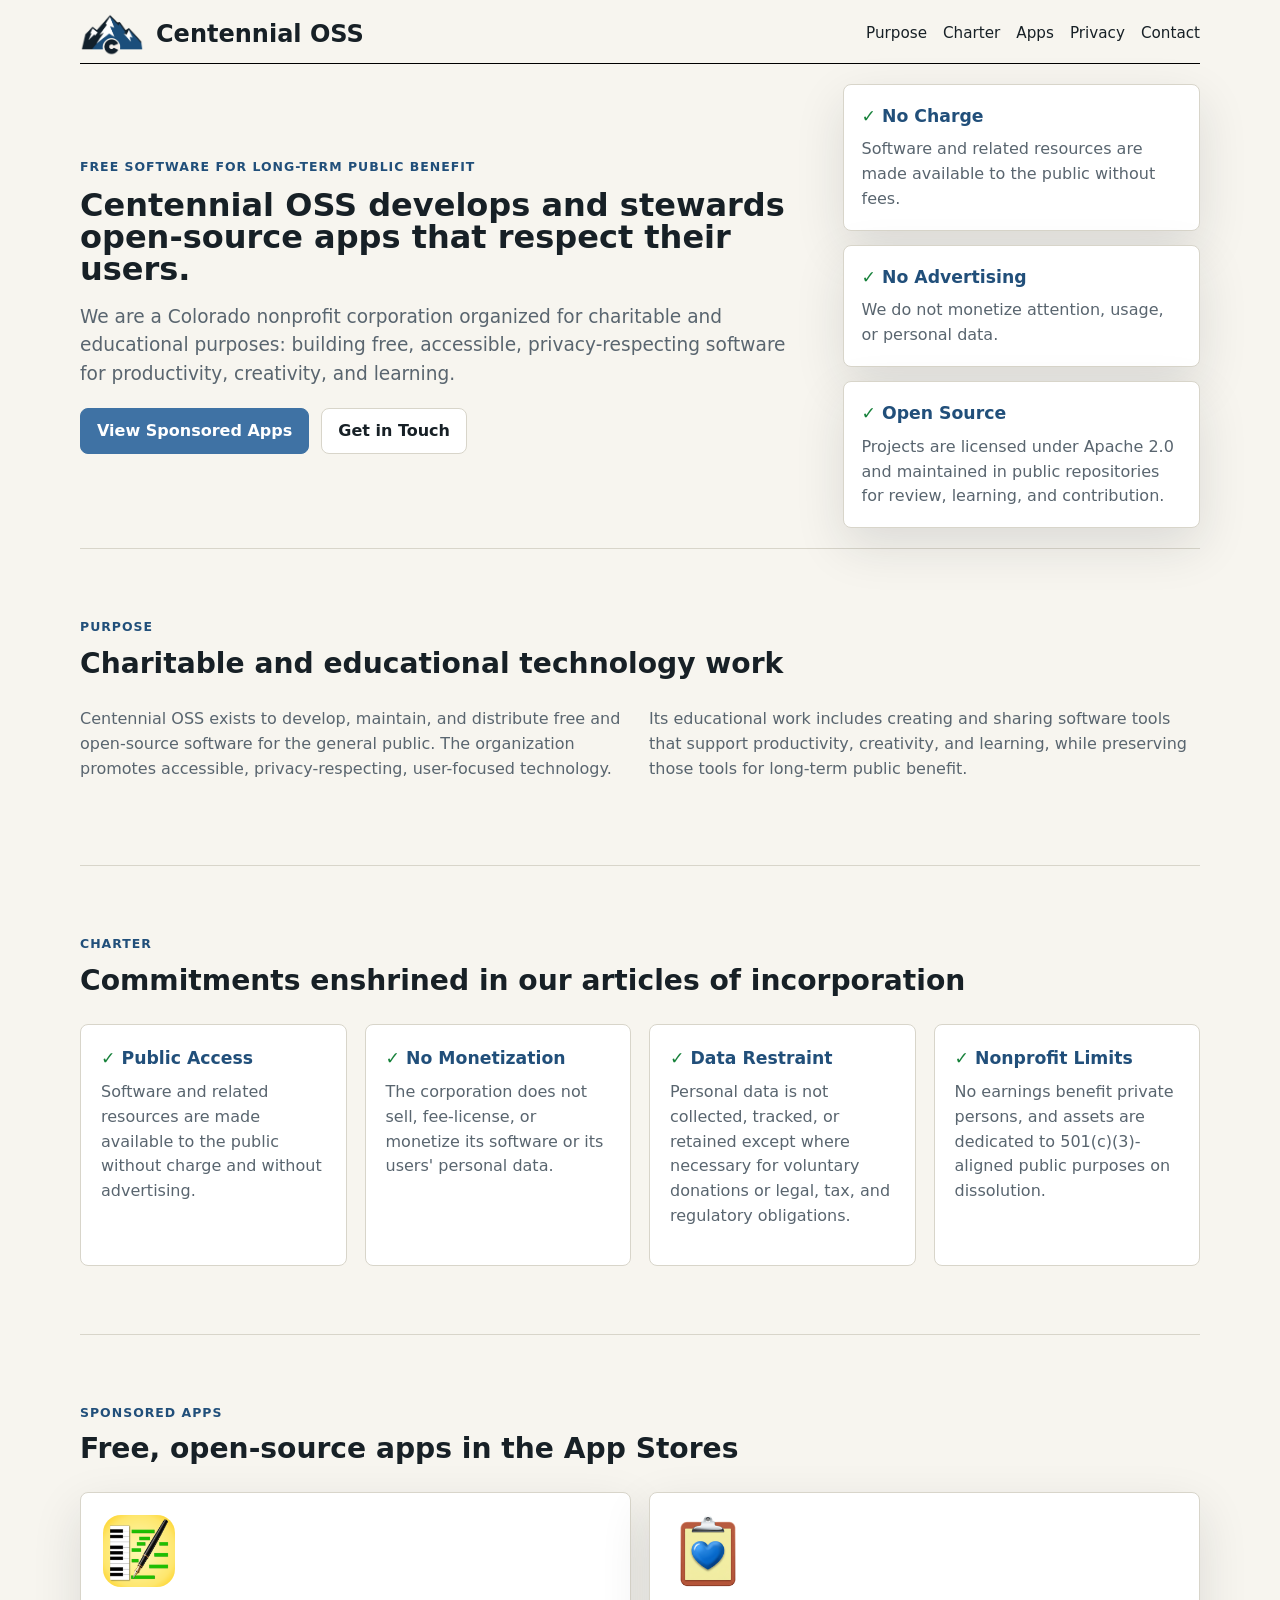
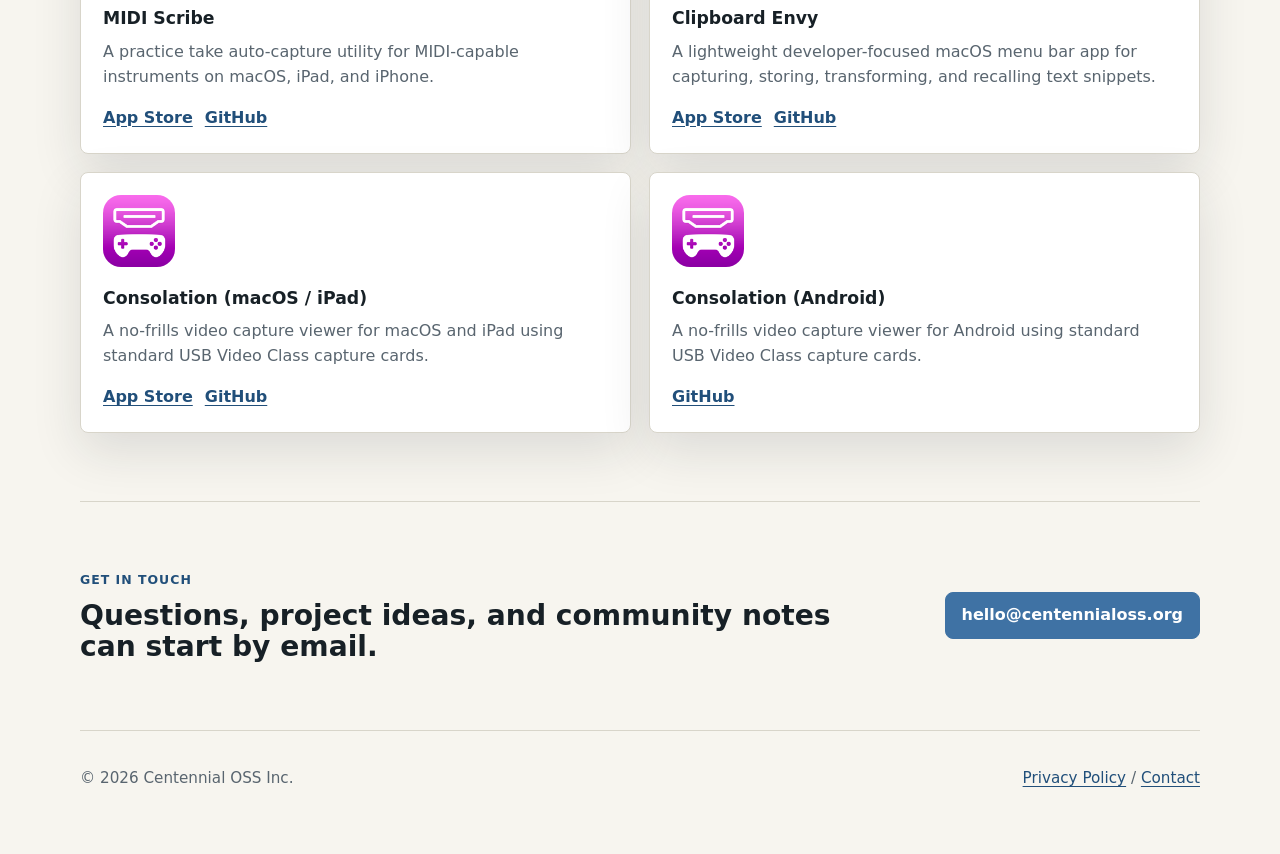
==== index.html @ 070bf642 "add consolation for android Signed-off-by: James Ranson <james@ranson.org>" ====
<!doctype html>
<html lang="en">
  <head>
    <meta charset="utf-8">
    <meta name="viewport" content="width=device-width, initial-scale=1">
    <title>Centennial OSS Inc.</title>
    <meta name="description" content="Centennial OSS Inc. develops, maintains, and preserves free and open-source software for public benefit.">
    <link rel="canonical" href="https://centennialoss.org/">
    <meta property="og:type" content="website">
    <meta property="og:site_name" content="Centennial OSS">
    <meta property="og:title" content="Centennial OSS">
    <meta property="og:description" content="Centennial OSS develops, maintains, and preserves free and open-source software for public benefit.">
    <meta property="og:url" content="https://centennialoss.org/">
    <meta property="og:image" content="https://centennialoss.org/images/social-card.png">
    <meta property="og:image:alt" content="Centennial OSS">
    <meta property="og:image:width" content="1200">
    <meta property="og:image:height" content="630">
    <meta name="twitter:card" content="summary_large_image">
    <meta name="twitter:title" content="Centennial OSS">
    <meta name="twitter:description" content="Centennial OSS develops, maintains, and preserves free and open-source software for public benefit.">
    <meta name="twitter:image" content="https://centennialoss.org/images/social-card.png">
    <link rel="stylesheet" href="css/site.css">
  </head>
  <body>
    <header class="site-header">
      <a class="brand" href="./" aria-label="Centennial OSS home">
        <img class="brand-mark" src="images/centennial-oss-logo.png" alt="">
        <span class="brand-text">Centennial OSS</span>
      </a>
      <nav aria-label="Primary navigation">
        <a href="#purpose">Purpose</a>
        <a href="#charter">Charter</a>
        <a href="#apps">Apps</a>
        <a href="./privacy/">Privacy</a>
        <a href="mailto:hello@centennialoss.org">Contact</a>
      </nav>
    </header>

    <main>
      <section class="hero">
        <div class="hero-copy">
          <p class="eyebrow">Free software for long-term public benefit</p>
          <h1>Centennial OSS develops and stewards open-source apps that respect their users.</h1>
          <p class="lede">
            We are a Colorado nonprofit corporation organized for charitable and educational purposes:
            building free, accessible, privacy-respecting software for productivity, creativity, and learning.
          </p>
          <div class="hero-actions" aria-label="Primary actions">
            <a class="button primary" href="#apps">View Sponsored Apps</a>
            <a class="button" href="mailto:hello@centennialoss.org">Get in Touch</a>
          </div>
        </div>
        <aside class="hero-panel" aria-label="Operating principles">
          <article class="principle-card">
            <h3><span aria-hidden="true" class="green-check">✓</span> No Charge</h3>
            <span>Software and related resources are made available to the public without fees.</span>
          </article>
          <article class="principle-card">
            <h3><span aria-hidden="true" class="green-check">✓</span> No Advertising</h3>
            <span>We do not monetize attention, usage, or personal data.</span>
          </article>
          <article class="principle-card">
            <h3><span aria-hidden="true" class="green-check">✓</span> Open Source</h3>
            <span>Projects are licensed under Apache 2.0 and maintained in public repositories for review, learning, and contribution.</span>
          </article>
        </aside>
      </section>

      <section id="purpose" class="section">
        <div class="section-heading">
          <p class="eyebrow">Purpose</p>
          <h2>Charitable and educational technology work</h2>
        </div>
        <div class="text-grid">
          <p>
            Centennial OSS exists to develop, maintain, and distribute free and open-source software for the
            general public. The organization promotes accessible, privacy-respecting, user-focused technology.
          </p>
          <p>
            Its educational work includes creating and sharing software tools that support productivity, creativity,
            and learning, while preserving those tools for long-term public benefit.
          </p>
        </div>
      </section>

      <section id="charter" class="section charter">
        <div class="section-heading">
          <p class="eyebrow">Charter</p>
          <h2>Commitments enshrined in our articles of incorporation</h2>
        </div>
        <div class="commitments">
          <article>
            <h3><span aria-hidden="true" class="green-check">✓</span> Public Access</h3>
            <p>Software and related resources are made available to the public without charge and without advertising.</p>
          </article>
          <article>
            <h3><span aria-hidden="true" class="green-check">✓</span> No Monetization</h3>
            <p>The corporation does not sell, fee-license, or monetize its software or its users' personal data.</p>
          </article>
          <article>
            <h3><span aria-hidden="true" class="green-check">✓</span> Data Restraint</h3>
            <p>Personal data is not collected, tracked, or retained except where necessary for voluntary donations or legal, tax, and regulatory obligations.</p>
          </article>
          <article>
            <h3><span aria-hidden="true" class="green-check">✓</span> Nonprofit Limits</h3>
            <p>No earnings benefit private persons, and assets are dedicated to 501(c)(3)-aligned public purposes on dissolution.</p>
          </article>
        </div>
      </section>

      <section id="apps" class="section">
        <div class="section-heading">
          <p class="eyebrow">Sponsored apps</p>
          <h2>Free, open-source apps in the App Stores</h2>
        </div>
        <div class="app-list">
          <article class="app-card">
            <img src="images/midi-scribe.png" alt="" width="96" height="96">
            <div class="app-card-body">
              <h3>MIDI Scribe</h3>
              <p>A practice take auto-capture utility for MIDI-capable instruments on macOS, iPad, and iPhone.</p>
              <div class="app-links">
                <a href="https://apps.apple.com/us/app/midi-scribe/id6760952962">App Store</a>
                <a href="https://github.com/centennial-oss/midi-scribe">GitHub</a>
              </div>
            </div>
          </article>

          <article class="app-card">
            <img src="images/clipboard-envy.png" alt="" width="96" height="96">
            <div class="app-card-body">
              <h3>Clipboard Envy</h3>
              <p>A lightweight developer-focused macOS menu bar app for capturing, storing, transforming, and recalling text snippets.</p>
              <div class="app-links">
                <a href="https://apps.apple.com/us/app/clipboard-envy/id6759918875">App Store</a>
                <a href="https://github.com/centennial-oss/clipboard-envy">GitHub</a>
              </div>
            </div>
          </article>

          <article class="app-card">
            <img src="images/consolation.png" alt="" width="96" height="96">
            <div class="app-card-body">
              <h3>Consolation (macOS / iPad)</h3>
              <p>A no-frills video capture viewer for macOS and iPad using standard USB Video Class capture cards.</p>
              <div class="app-links">
                <a href="https://apps.apple.com/us/app/consolation/id1563856788">App Store</a>
                <a href="https://github.com/centennial-oss/consolation-apple">GitHub</a>
              </div>
            </div>
          </article>

          <article class="app-card">
            <img src="images/consolation.png" alt="" width="96" height="96">
            <div class="app-card-body">
              <h3>Consolation (Android)</h3>
              <p>A no-frills video capture viewer for Android using standard USB Video Class capture cards.</p>
              <div class="app-links">
                <a href="https://github.com/centennial-oss/consolation-android">GitHub</a>
              </div>
            </div>
          </article>
        </div>
      </section>

      <section id="contact" class="section contact-band">
        <div>
          <p class="eyebrow">Get in touch</p>
          <h2>Questions, project ideas, and community notes can start by email.</h2>
        </div>
        <a class="button primary" href="mailto:hello@centennialoss.org">hello@centennialoss.org</a>
      </section>
    </main>

    <footer class="site-footer">
      <p>&copy; 2026 Centennial OSS Inc.</p>
      <p><a href="privacy">Privacy Policy</a> <span aria-hidden="true">/</span> <a href="mailto:hello@centennialoss.org">Contact</a></p>
    </footer>
  </body>
</html>
---- css/site.css ----
:root {
  --bg: #f7f5ef;
  --surface: #ffffff;
  --ink: #172026;
  --muted: #59656f;
  --line: #d8d5ca;
  --accent: #3f72a4;
  --accent-dark: #214f7a;
  --check: #16813a;
  --warm: #d8913c;
  --shadow: 0 18px 50px rgba(23, 32, 38, 0.12);
}

* {
  box-sizing: border-box;
}

html {
  scroll-behavior: smooth;
}

body {
  margin: 0;
  background: var(--bg);
  color: var(--ink);
  font-family: ui-sans-serif, system-ui, -apple-system, BlinkMacSystemFont, "Segoe UI", sans-serif;
  line-height: 1.55;
}

a {
  color: var(--accent-dark);
  text-decoration-thickness: 0.08em;
  text-underline-offset: 0.18em;
}

a:hover {
  color: #0b416e;
}

.site-header,
.site-footer,
main {
  width: min(1120px, calc(100% - 32px));
  margin: 0 auto;
}

.site-header {
  display: flex;
  align-items: center;
  justify-content: space-between;
  gap: 24px;
  padding: 12px 0 6px 0;
  border-bottom: 1px black solid;
}

.brand {
  display: inline-flex;
  align-items: center;
  gap: 12px;
  color: var(--ink);
  font-weight: 760;
  text-decoration: none;
}

.brand-mark {
  width: 64px;
  border-radius: 8px;
  object-fit: cover;
}

.brand-text {
  font-size: 1.5rem;
  font-weight: 600;
}

nav {
  display: flex;
  flex-wrap: wrap;
  justify-content: flex-end;
  gap: 16px;
  font-size: 0.95rem;
}

nav a {
  color: var(--ink);
  text-decoration: none;
}

.hero,
.page-hero {
  padding: clamp(15px, 3.5vw, 20px) 0;
}

.hero {
  display: grid;
  grid-template-columns: minmax(0, 1.35fr) minmax(280px, 0.65fr);
  gap: clamp(16px, 3vw, 20px);
  align-items: center;
}

.eyebrow {
  margin: 0 0 12px;
  color: var(--accent-dark);
  font-size: 0.78rem;
  font-weight: 800;
  letter-spacing: 0.08em;
  text-transform: uppercase;
}

h1,
h2,
h3,
p {
  margin-top: 0;
}

h1 {
  max-width: 840px;
  margin-bottom: 18px;
  font-size: clamp(2rem, 2.5vw, 3rem);
  line-height: 1;
  letter-spacing: 0;
}

h2 {
  margin-bottom: 12px;
  margin-top: 12px;
  font-size: clamp(1.7rem, 2.2vw, 2.25rem);
  line-height: 1.08;
  letter-spacing: 0;
}

h3 {
  margin-bottom: 8px;
  font-size: 1.08rem;
}

.lede {
  max-width: 720px;
  color: var(--muted);
  font-size: clamp(1.03rem, 1.45vw, 1.2rem);
}

.hero-actions,
.app-links {
  display: flex;
  flex-wrap: wrap;
  gap: 12px;
}

.button {
  display: inline-flex;
  min-height: 44px;
  align-items: center;
  justify-content: center;
  border: 1px solid var(--line);
  border-radius: 8px;
  padding: 10px 16px;
  background: var(--surface);
  color: var(--ink);
  font-weight: 760;
  text-decoration: none;
}

.button.primary {
  border-color: var(--accent);
  background: var(--accent);
  color: #fff;
}

.hero-panel {
  display: grid;
  gap: 14px;
}

.principle-card,
.commitments article,
.app-card {
  border: 1px solid var(--line);
  border-radius: 8px;
  background: var(--surface);
  box-shadow: var(--shadow);
}

.principle-card {
  padding: 18px;
}

.principle-card h3,
.commitments h3 {
  display: flex;
  align-items: baseline;
  gap: 0.35em;
  color: var(--accent-dark);
}

.principle-card span,
.hero-panel span,
.commitments p,
.app-card p,
.policy p,
.policy li,
.text-grid p {
  color: var(--muted);
}

.section {
  padding: clamp(42px, 6vw, 68px) 0;
  border-top: 1px solid var(--line);
}

.section-heading {
  max-width: 940px;
  margin-bottom: 28px;
}

.text-grid,
.commitments,
.app-list {
  display: grid;
  gap: 18px;
}

.text-grid {
  grid-template-columns: repeat(2, minmax(0, 1fr));
}

.commitments {
  grid-template-columns: repeat(4, minmax(0, 1fr));
}

.commitments article {
  padding: 20px;
  box-shadow: none;
}

.green-check, article h3 span.green-check {
  color: var(--check);
  font-weight: 900;
}

.app-list {
  grid-template-columns: repeat(2, minmax(0, 1fr));
}

.app-card {
  display: flex;
  flex-direction: column;
  gap: 18px;
  padding: 22px;
}

.app-card img {
  width: 72px;
  height: 72px;
  border-radius: 18px;
  object-fit: cover;
}

.app-card-body {
  display: flex;
  flex: 1;
  flex-direction: column;
}

.app-card-body p {
  flex: 1;
}

.app-links a {
  font-weight: 760;
}

.contact-band {
  display: flex;
  align-items: center;
  justify-content: space-between;
  gap: 24px;
}

.contact-band h2 {
  max-width: 760px;
  margin-bottom: 0;
}

.site-footer {
  display: flex;
  justify-content: space-between;
  gap: 24px;
  padding: 36px 0 48px;
  border-top: 1px solid var(--line);
  color: var(--muted);
  font-size: 0.95rem;
}

.page-hero {
  max-width: 900px;
}

.policy {
  max-width: 880px;
  padding: 0 0 38px;
}

.policy h2 {
  font-size: 1.45rem;
}

.policy ul {
  padding-left: 22px;
}

.policy address {
  color: var(--muted);
  font-style: normal;
}

.policy-apps {
  display: grid;
  gap: 20px;
}

.policy-app {
  display: grid;
  grid-template-columns: 64px minmax(0, 1fr);
  gap: 18px;
  align-items: center;
}

.policy-app img {
  width: 54px;
  height: 54px;
  border-radius: 14px;
  object-fit: cover;
}

.policy-app p {
  margin-bottom: 0;
}

@media (max-width: 860px) {
  .site-header,
  .site-footer,
  .contact-band {
    align-items: flex-start;
    flex-direction: column;
  }

  nav {
    justify-content: flex-start;
  }

  .hero,
  .text-grid,
  .commitments,
  .app-list {
    grid-template-columns: 1fr;
  }

  .hero {
    min-height: auto;
  }
}

@media (max-width: 520px) {
  .site-header,
  .site-footer,
  main {
    width: min(100% - 24px, 1120px);
  }

  .hero-actions,
  .contact-band .button {
    width: 100%;
  }

  .button {
    width: 100%;
  }
}
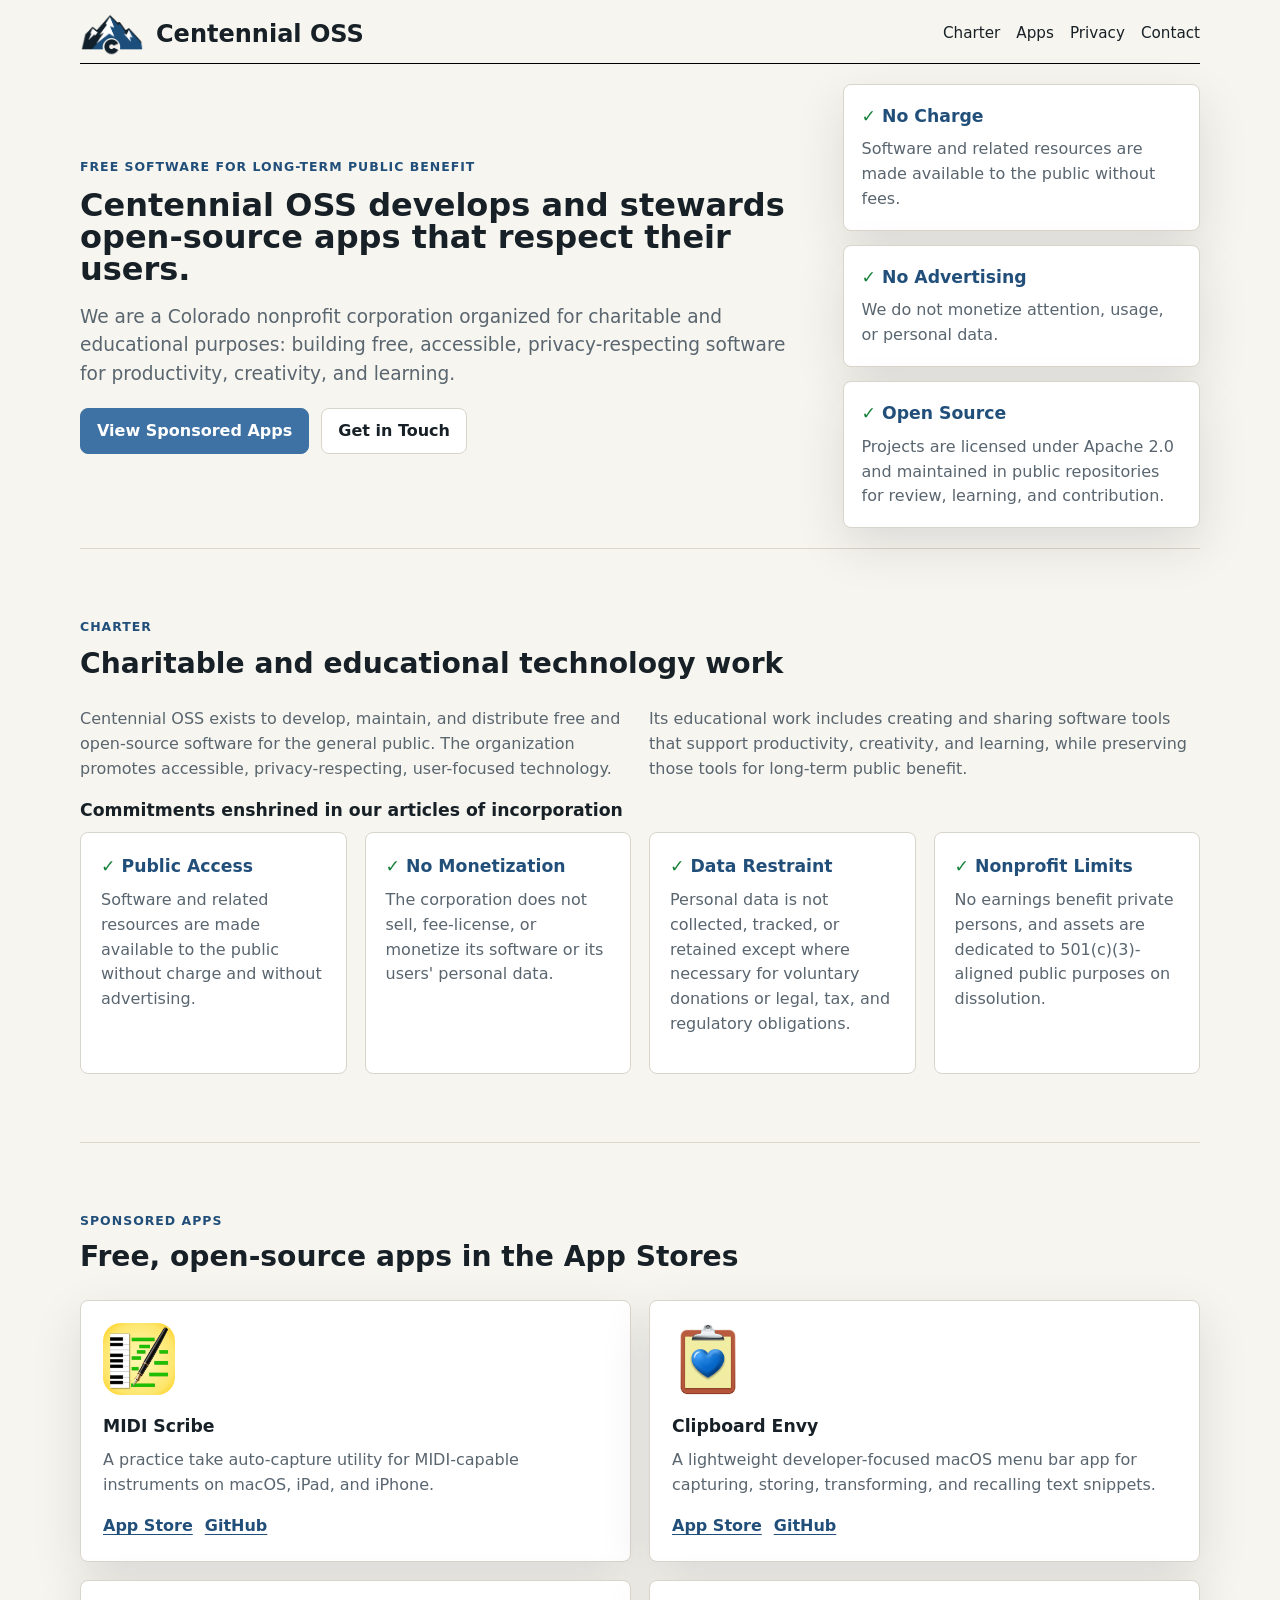
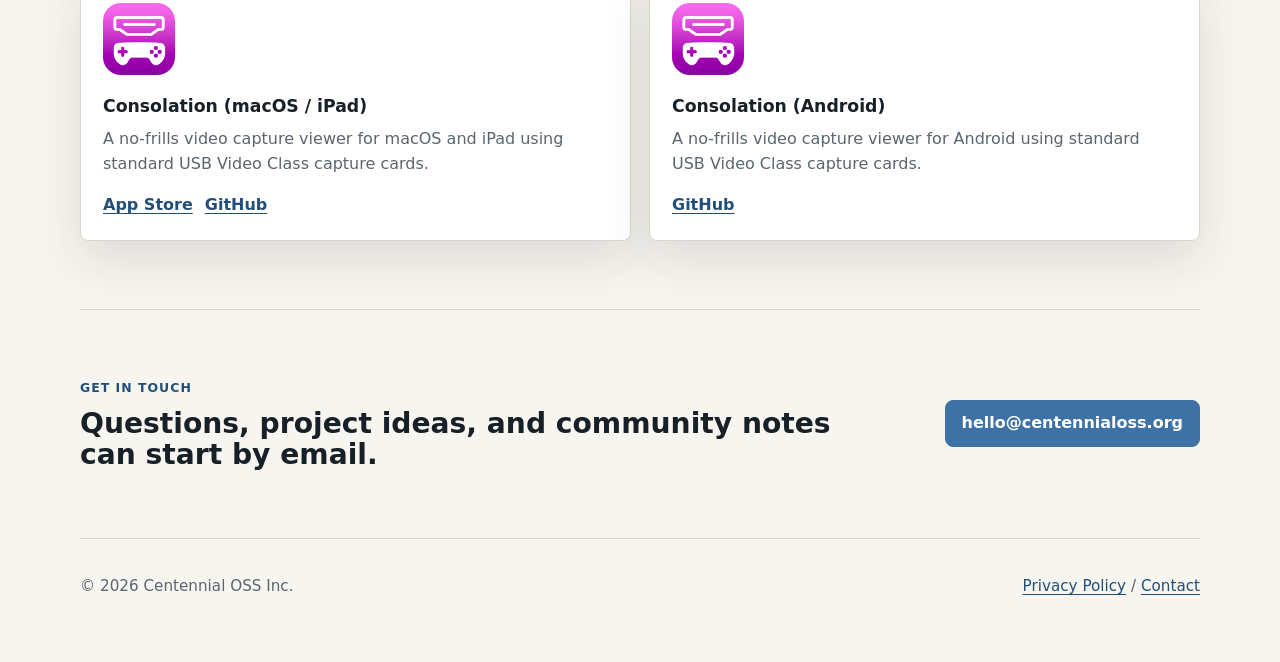
==== commit a34785ca: "collapse charter+purpose Signed-off-by: James Ranson <james@ranson.org>" ====
--- a/index.html
+++ b/index.html
@@ -28,7 +28,6 @@
         <span class="brand-text">Centennial OSS</span>
       </a>
       <nav aria-label="Primary navigation">
-        <a href="#purpose">Purpose</a>
         <a href="#charter">Charter</a>
         <a href="#apps">Apps</a>
         <a href="./privacy/">Privacy</a>
@@ -66,9 +65,9 @@
         </aside>
       </section>
 
-      <section id="purpose" class="section">
+      <section id="charter" class="section charter">
         <div class="section-heading">
-          <p class="eyebrow">Purpose</p>
+          <p class="eyebrow">Charter</p>
           <h2>Charitable and educational technology work</h2>
         </div>
         <div class="text-grid">
@@ -81,13 +80,7 @@
             and learning, while preserving those tools for long-term public benefit.
           </p>
         </div>
-      </section>
-
-      <section id="charter" class="section charter">
-        <div class="section-heading">
-          <p class="eyebrow">Charter</p>
-          <h2>Commitments enshrined in our articles of incorporation</h2>
-        </div>
+        <h3>Commitments enshrined in our articles of incorporation</h3>
         <div class="commitments">
           <article>
             <h3><span aria-hidden="true" class="green-check">✓</span> Public Access</h3>
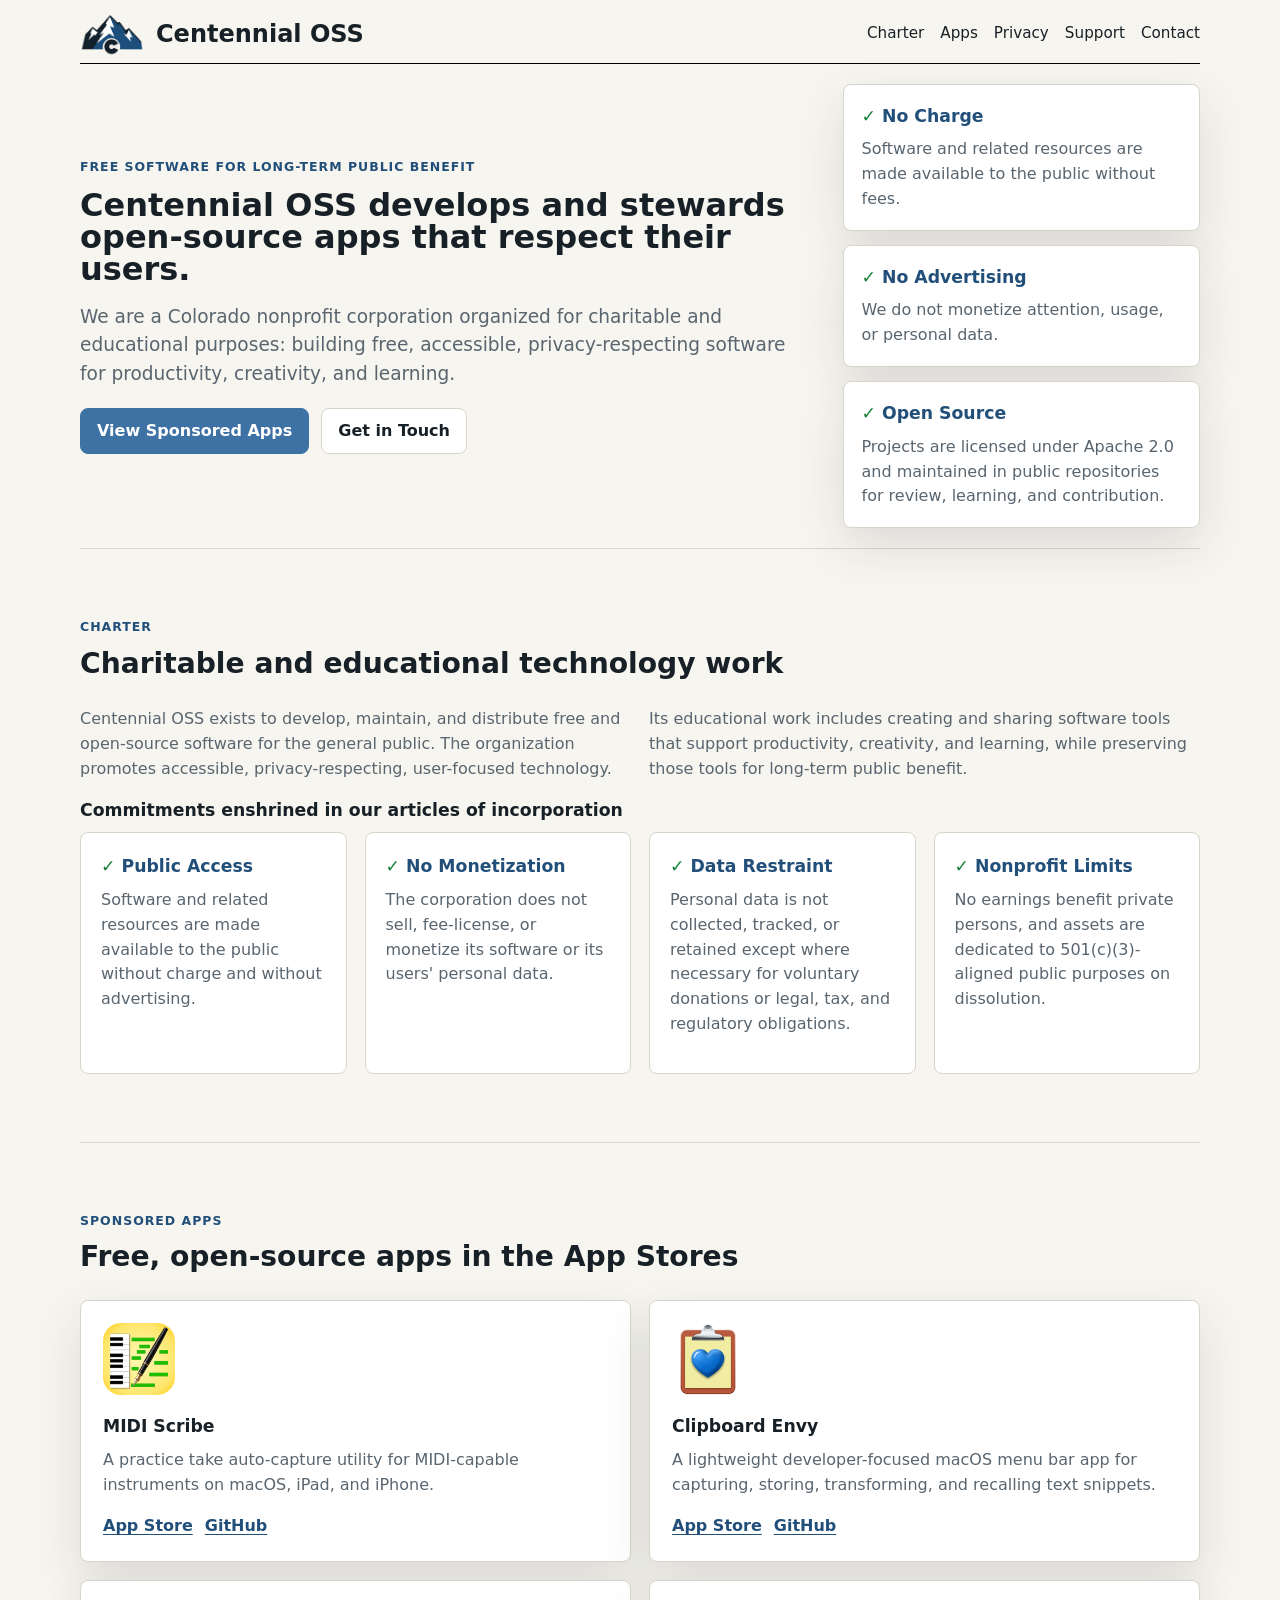
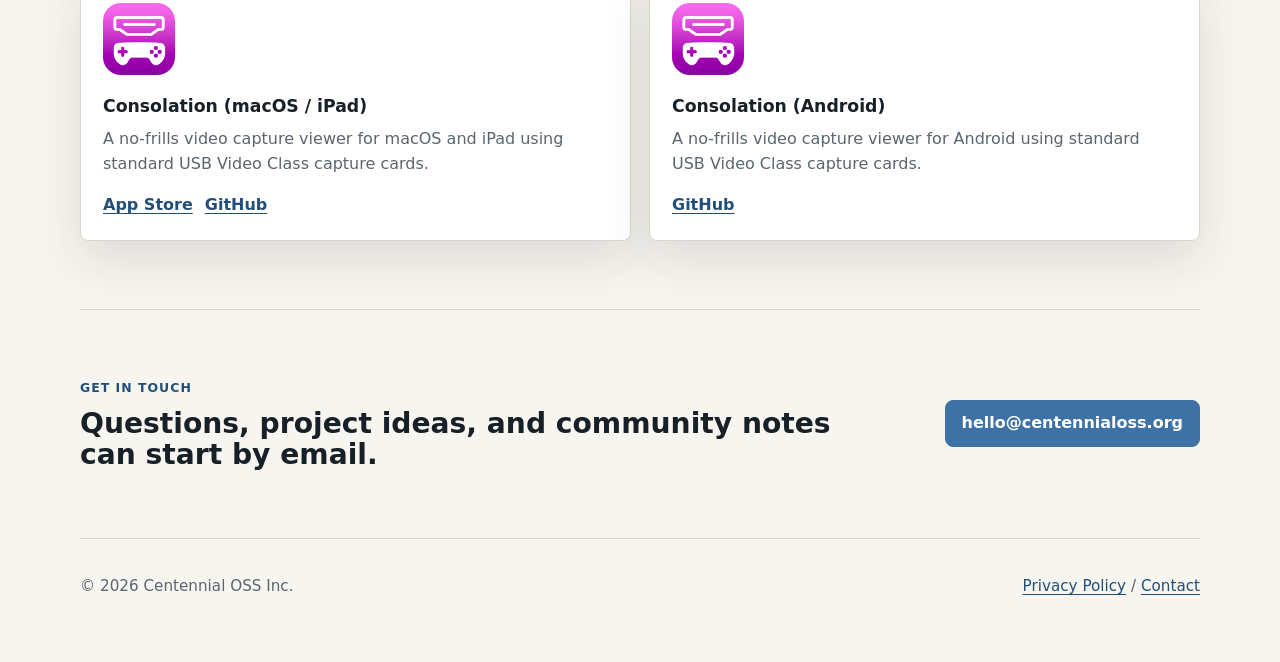
==== commit e7b85750: "add app support pages Signed-off-by: James Ranson <james@ranson.org>" ====
--- a/index.html
+++ b/index.html
@@ -31,6 +31,7 @@
         <a href="#charter">Charter</a>
         <a href="#apps">Apps</a>
         <a href="./privacy/">Privacy</a>
+        <a href="./support/">Support</a>
         <a href="mailto:hello@centennialoss.org">Contact</a>
       </nav>
     </header>
--- a/css/site.css
+++ b/css/site.css
@@ -122,6 +122,20 @@
   letter-spacing: 0;
 }
 
+.app-title {
+  display: flex;
+  align-items: center;
+  gap: 16px;
+}
+
+.app-title img {
+  width: 72px;
+  height: 72px;
+  flex: 0 0 auto;
+  border-radius: 18px;
+  object-fit: cover;
+}
+
 h2 {
   margin-bottom: 12px;
   margin-top: 12px;
@@ -377,4 +391,9 @@
   .button {
     width: 100%;
   }
-}
+
+  .app-title {
+    align-items: flex-start;
+    flex-direction: column;
+  }
+}
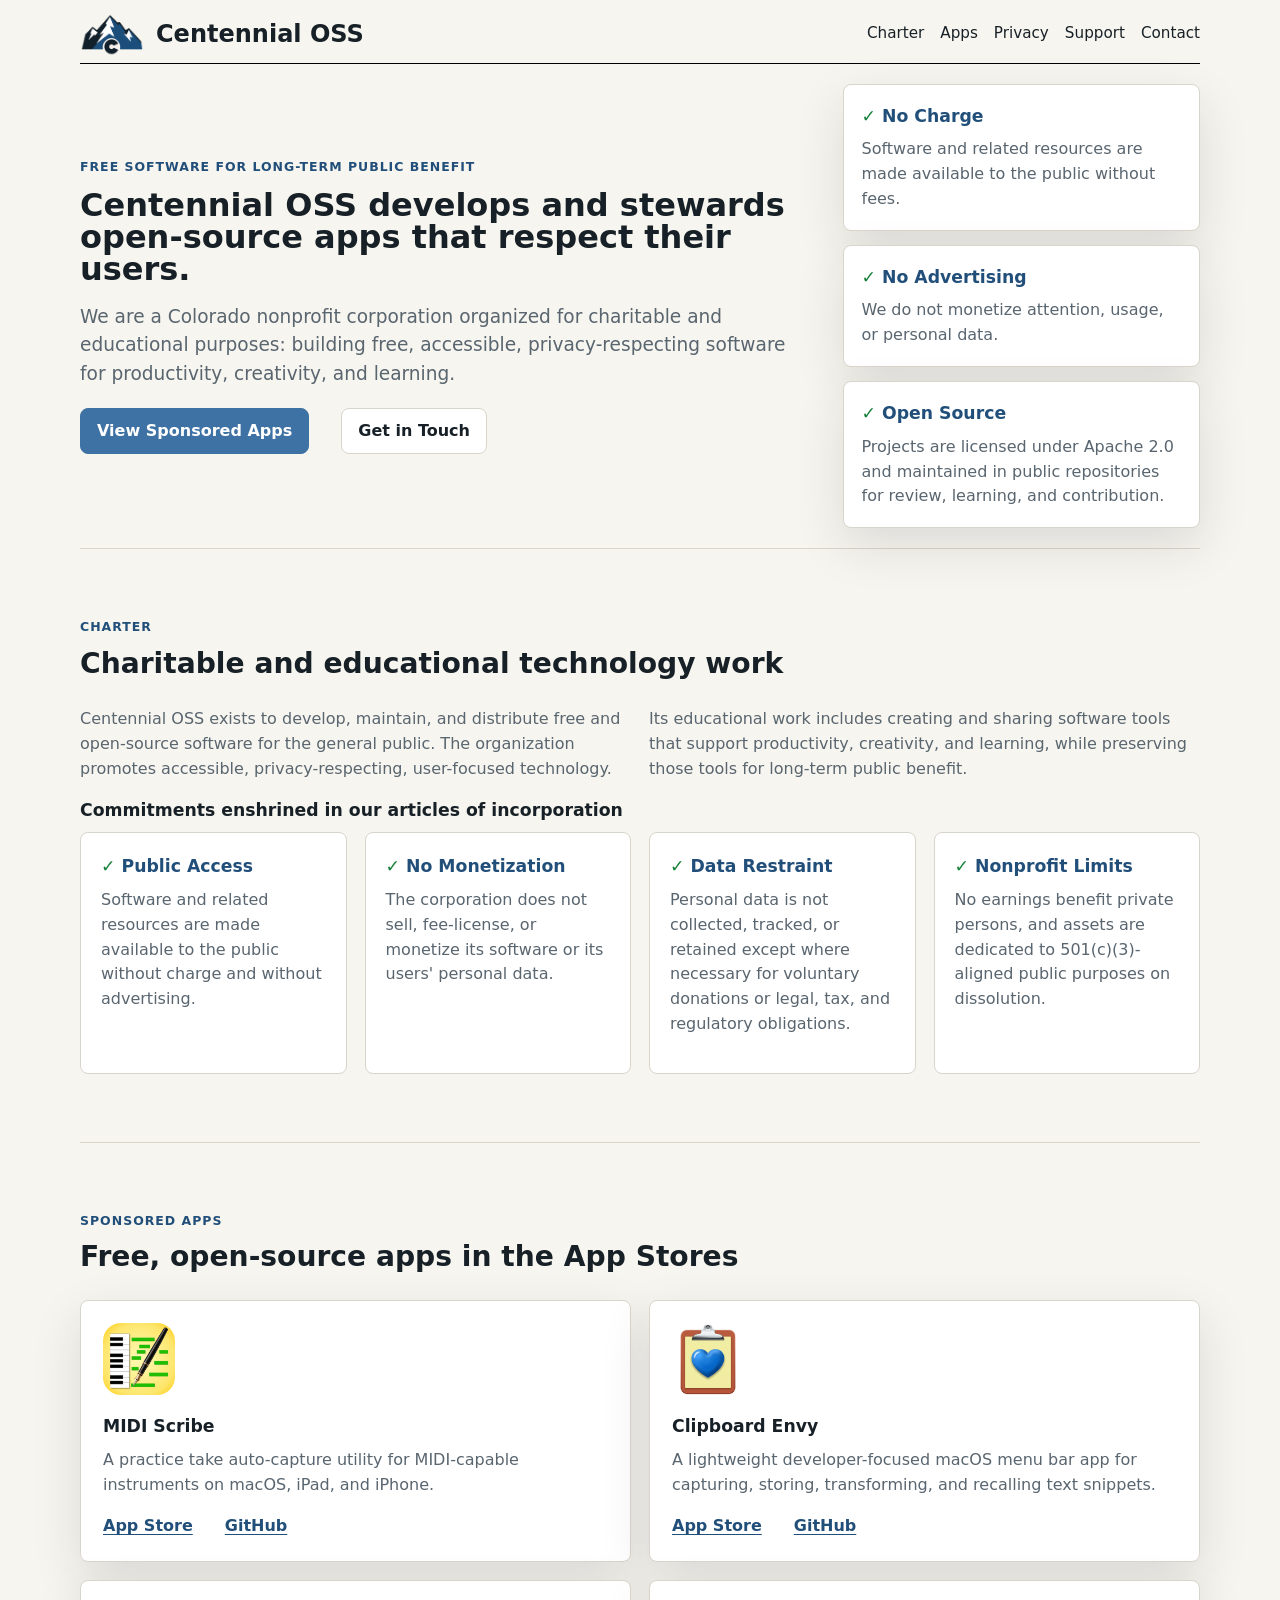
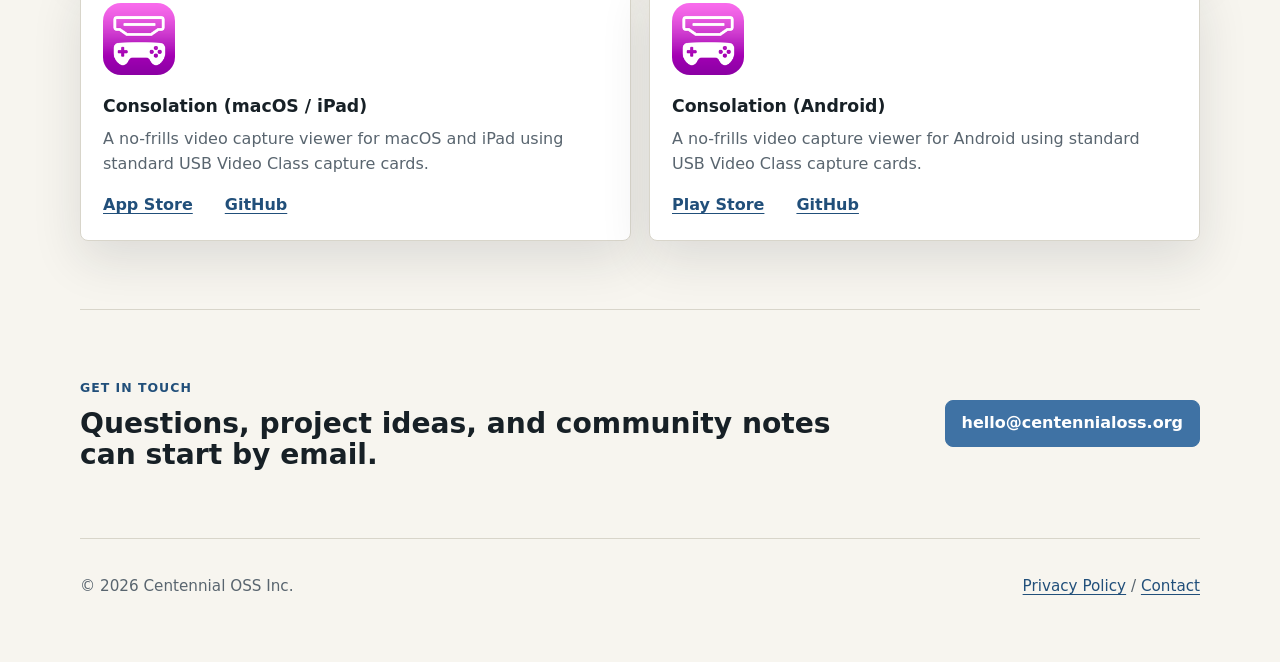
==== commit 59eb60d6: "add play store link for consolation (android) Signed-off-by: James Ranson <james@ranson.org>" ====
--- a/index.html
+++ b/index.html
@@ -150,6 +150,7 @@
               <h3>Consolation (Android)</h3>
               <p>A no-frills video capture viewer for Android using standard USB Video Class capture cards.</p>
               <div class="app-links">
+                <a href="https://play.google.com/store/apps/details?id=org.centennialoss.consolation">Play Store</a>
                 <a href="https://github.com/centennial-oss/consolation-android">GitHub</a>
               </div>
             </div>
--- a/css/site.css
+++ b/css/site.css
@@ -159,7 +159,7 @@
 .app-links {
   display: flex;
   flex-wrap: wrap;
-  gap: 12px;
+  gap: 2rem;
 }
 
 .button {
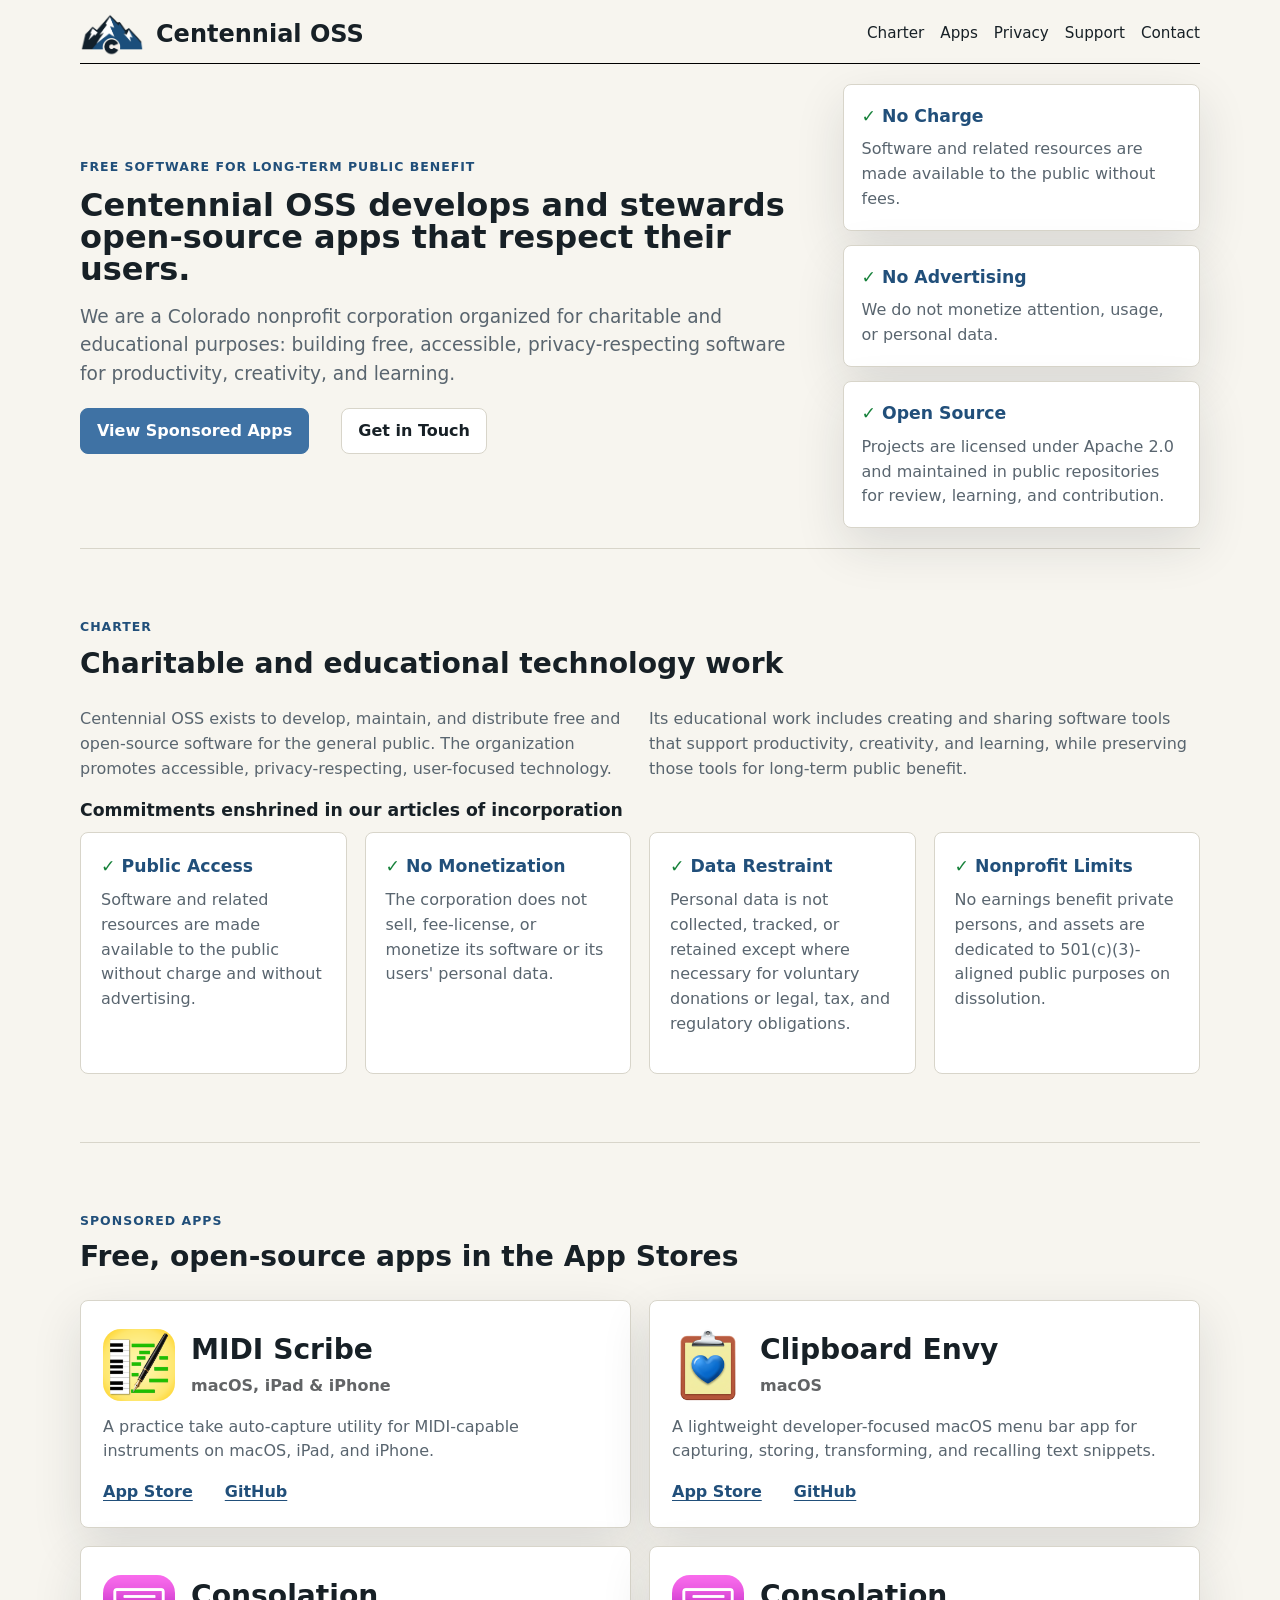
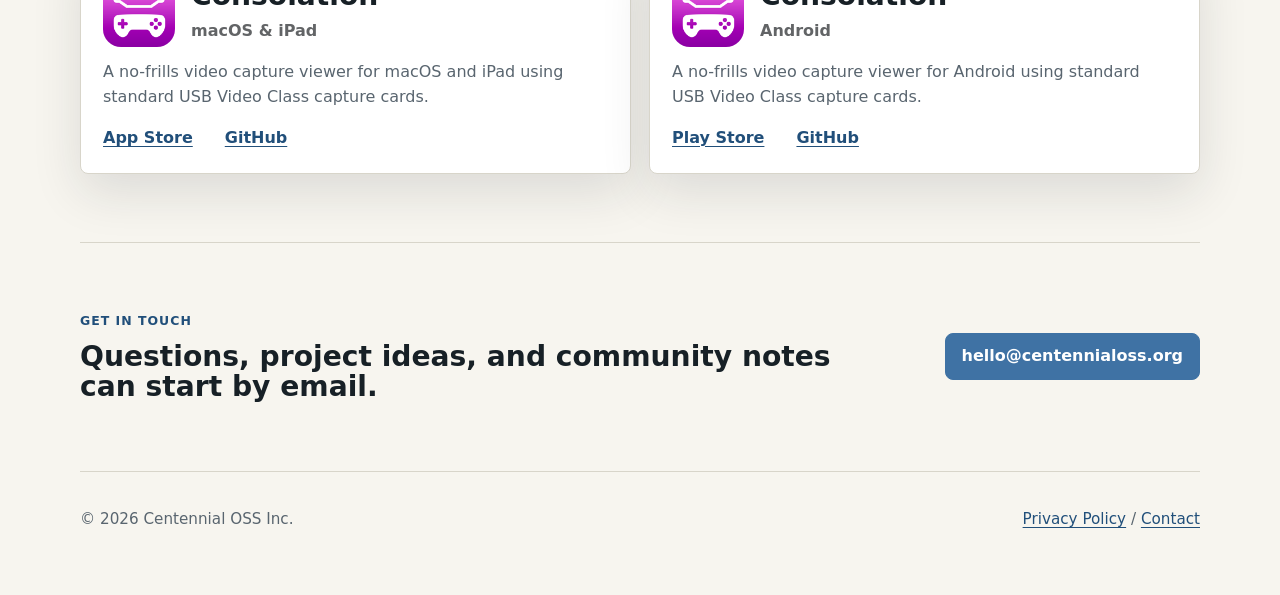
==== commit 7ee48f49: "update app card styling Signed-off-by: James Ranson <james@ranson.org>" ====
--- a/index.html
+++ b/index.html
@@ -109,9 +109,14 @@
         </div>
         <div class="app-list">
           <article class="app-card">
-            <img src="images/midi-scribe.png" alt="" width="96" height="96">
+            <div class="app-card-header">
+              <img src="images/midi-scribe.png" alt="" width="96" height="96" />
+              <div>
+                <h2>MIDI Scribe</h2>
+                <h4>macOS, iPad &amp; iPhone</h4>
+              </div>
+            </div>
             <div class="app-card-body">
-              <h3>MIDI Scribe</h3>
               <p>A practice take auto-capture utility for MIDI-capable instruments on macOS, iPad, and iPhone.</p>
               <div class="app-links">
                 <a href="https://apps.apple.com/us/app/midi-scribe/id6760952962">App Store</a>
@@ -121,9 +126,14 @@
           </article>
 
           <article class="app-card">
-            <img src="images/clipboard-envy.png" alt="" width="96" height="96">
+            <div class="app-card-header">
+              <img src="images/clipboard-envy.png" alt="" width="96" height="96" />
+              <div>
+                <h2>Clipboard Envy</h2>
+                <h4>macOS</h4>
+              </div>
+            </div>
             <div class="app-card-body">
-              <h3>Clipboard Envy</h3>
               <p>A lightweight developer-focused macOS menu bar app for capturing, storing, transforming, and recalling text snippets.</p>
               <div class="app-links">
                 <a href="https://apps.apple.com/us/app/clipboard-envy/id6759918875">App Store</a>
@@ -133,9 +143,14 @@
           </article>
 
           <article class="app-card">
-            <img src="images/consolation.png" alt="" width="96" height="96">
+            <div class="app-card-header">
+              <img src="images/consolation.png" alt="" width="96" height="96" />
+              <div>
+                <h2>Consolation</h2>
+                <h4>macOS &amp; iPad</h4>
+              </div>
+            </div>
             <div class="app-card-body">
-              <h3>Consolation (macOS / iPad)</h3>
               <p>A no-frills video capture viewer for macOS and iPad using standard USB Video Class capture cards.</p>
               <div class="app-links">
                 <a href="https://apps.apple.com/us/app/consolation/id1563856788">App Store</a>
@@ -145,9 +160,14 @@
           </article>
 
           <article class="app-card">
-            <img src="images/consolation.png" alt="" width="96" height="96">
+            <div class="app-card-header">
+              <img src="images/consolation.png" alt="" width="96" height="96" />
+              <div>
+                <h2>Consolation</h2>
+                <h4>Android</h4>
+              </div>
+            </div>
             <div class="app-card-body">
-              <h3>Consolation (Android)</h3>
               <p>A no-frills video capture viewer for Android using standard USB Video Class capture cards.</p>
               <div class="app-links">
                 <a href="https://play.google.com/store/apps/details?id=org.centennialoss.consolation">Play Store</a>
--- a/css/site.css
+++ b/css/site.css
@@ -162,6 +162,12 @@
   gap: 2rem;
 }
 
+.app-card h4 {
+  color: #626466;
+  margin: 0px 0px .5rem 0px;
+  padding: 0px;
+}
+
 .button {
   display: inline-flex;
   min-height: 44px;
@@ -260,7 +266,6 @@
 .app-card {
   display: flex;
   flex-direction: column;
-  gap: 18px;
   padding: 22px;
 }
 
@@ -270,6 +275,21 @@
   border-radius: 18px;
   object-fit: cover;
 }
+
+.app-card-header {
+  display: flex;
+  align-items: center;
+  padding-bottom: .5rem;
+}
+
+.app-card-header img {
+  margin-right: 1rem;
+}
+
+.app-card-header h2 {
+  margin-bottom: .5rem;
+}
+
 
 .app-card-body {
   display: flex;
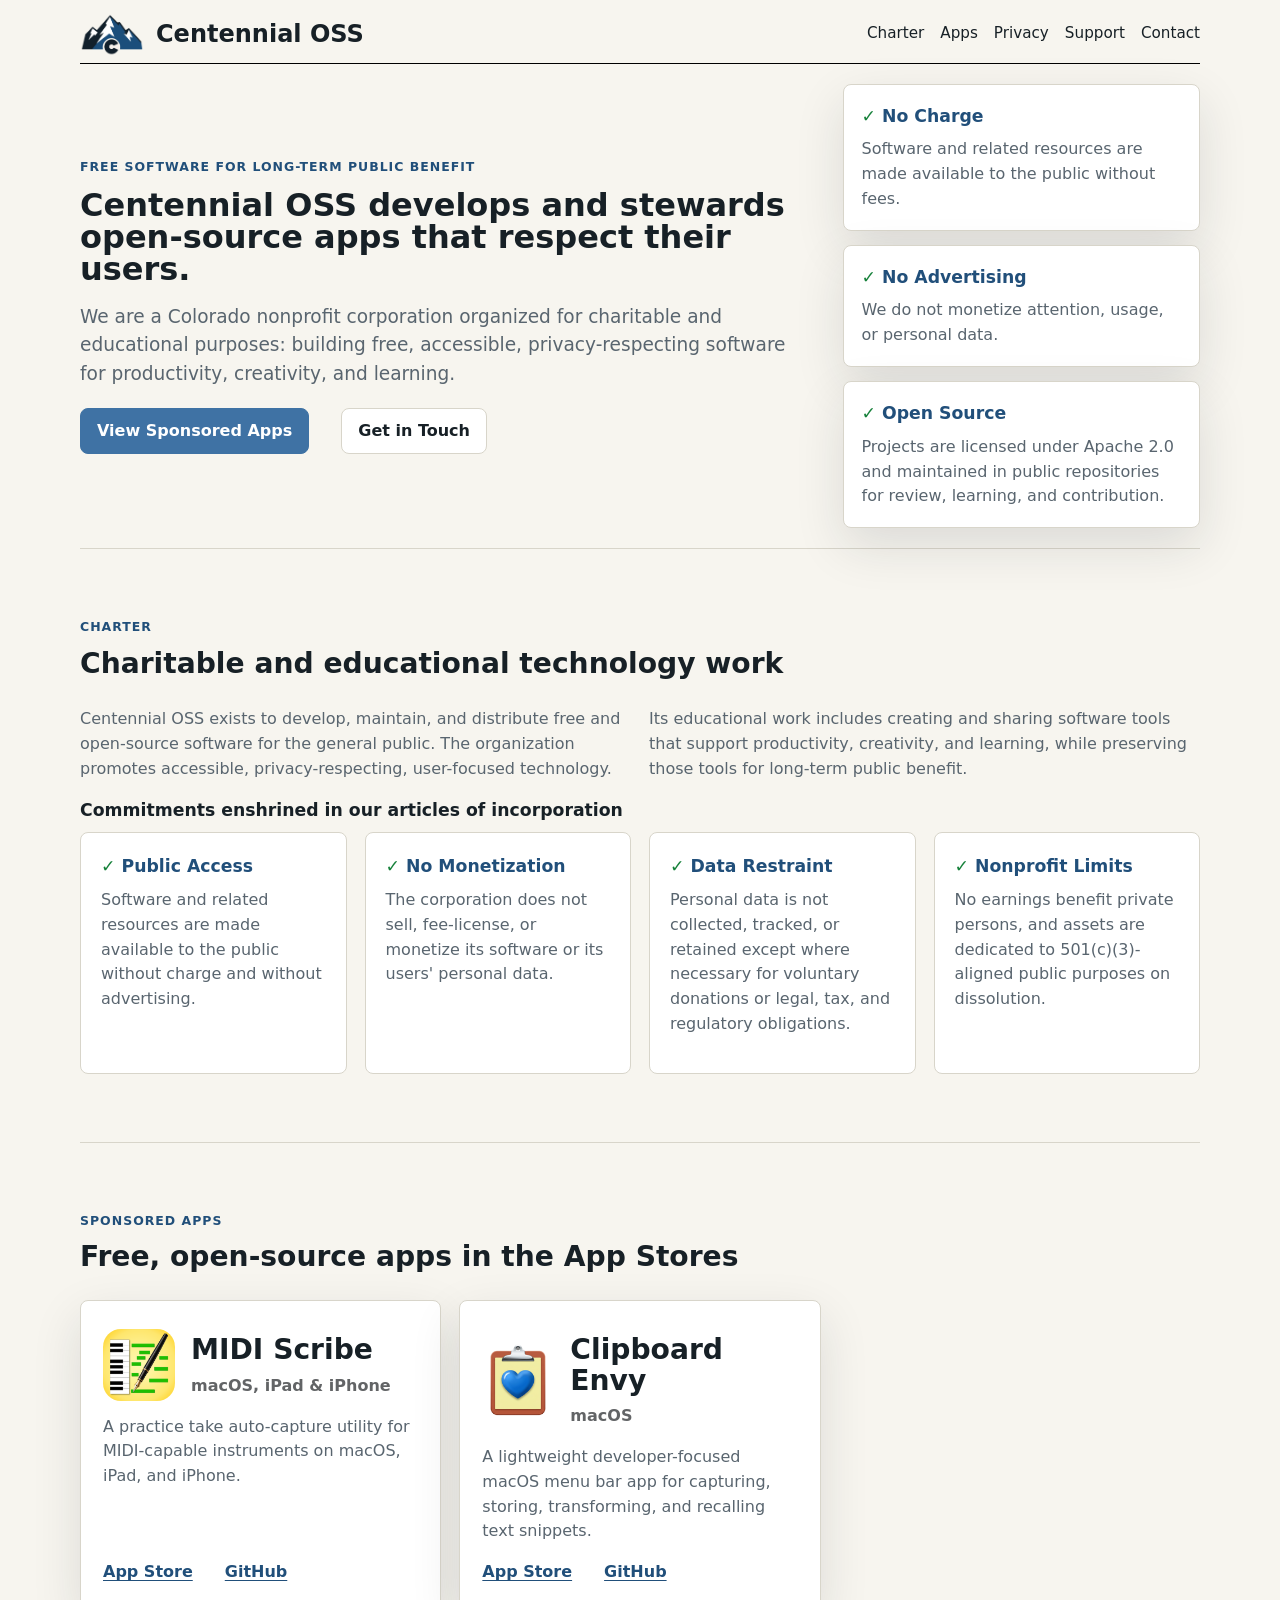
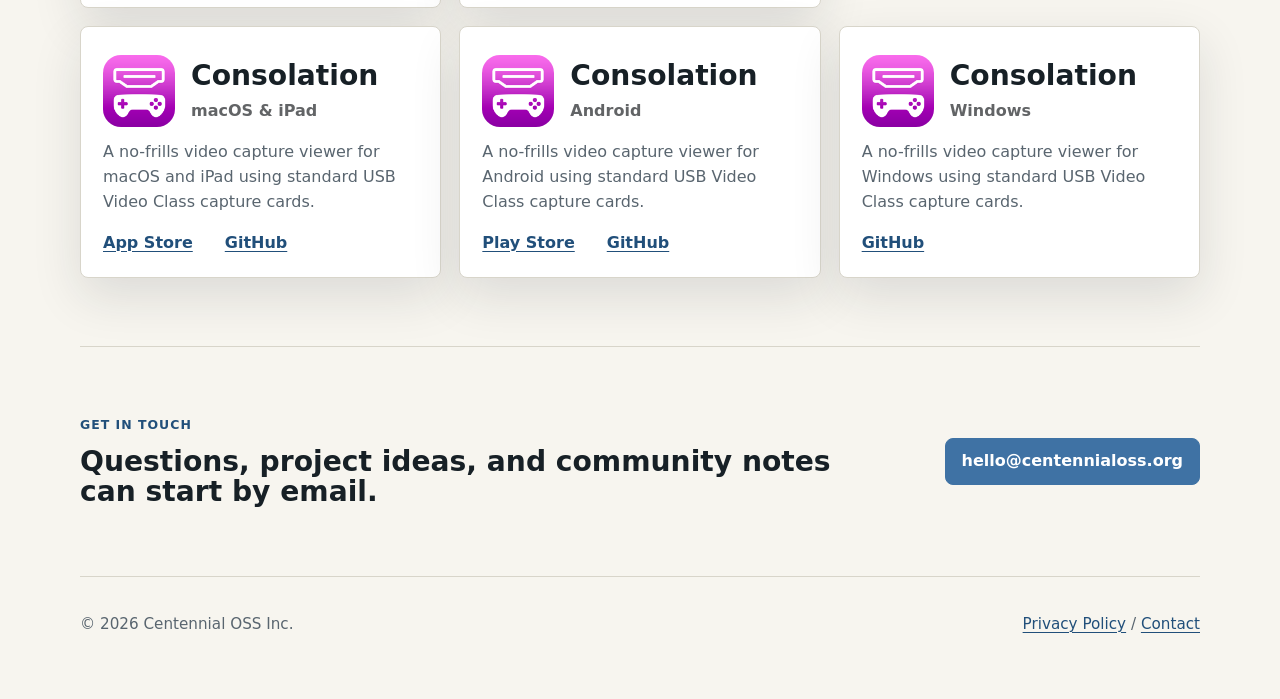
==== commit 709e1352: "add consolation-windows Signed-off-by: James Ranson <james@ranson.org>" ====
--- a/index.html
+++ b/index.html
@@ -107,7 +107,7 @@
           <p class="eyebrow">Sponsored apps</p>
           <h2>Free, open-source apps in the App Stores</h2>
         </div>
-        <div class="app-list">
+        <div class="app-list sponsored-app-list">
           <article class="app-card">
             <div class="app-card-header">
               <img src="images/midi-scribe.png" alt="" width="96" height="96" />
@@ -142,6 +142,8 @@
             </div>
           </article>
 
+          <div class="app-card-placeholder" aria-hidden="true"></div>
+
           <article class="app-card">
             <div class="app-card-header">
               <img src="images/consolation.png" alt="" width="96" height="96" />
@@ -172,6 +174,22 @@
               <div class="app-links">
                 <a href="https://play.google.com/store/apps/details?id=org.centennialoss.consolation">Play Store</a>
                 <a href="https://github.com/centennial-oss/consolation-android">GitHub</a>
+              </div>
+            </div>
+          </article>
+
+          <article class="app-card">
+            <div class="app-card-header">
+              <img src="images/consolation.png" alt="" width="96" height="96" />
+              <div>
+                <h2>Consolation</h2>
+                <h4>Windows</h4>
+              </div>
+            </div>
+            <div class="app-card-body">
+              <p>A no-frills video capture viewer for Windows using standard USB Video Class capture cards.</p>
+              <div class="app-links">
+                <a href="https://github.com/centennial-oss/consolation-windows">GitHub</a>
               </div>
             </div>
           </article>
--- a/css/site.css
+++ b/css/site.css
@@ -263,6 +263,14 @@
   grid-template-columns: repeat(2, minmax(0, 1fr));
 }
 
+.sponsored-app-list {
+  grid-template-columns: repeat(3, minmax(0, 1fr));
+}
+
+.app-card-placeholder {
+  min-height: 1px;
+}
+
 .app-card {
   display: flex;
   flex-direction: column;
@@ -387,8 +395,13 @@
   .hero,
   .text-grid,
   .commitments,
-  .app-list {
+  .app-list,
+  .sponsored-app-list {
     grid-template-columns: 1fr;
+  }
+
+  .app-card-placeholder {
+    display: none;
   }
 
   .hero {
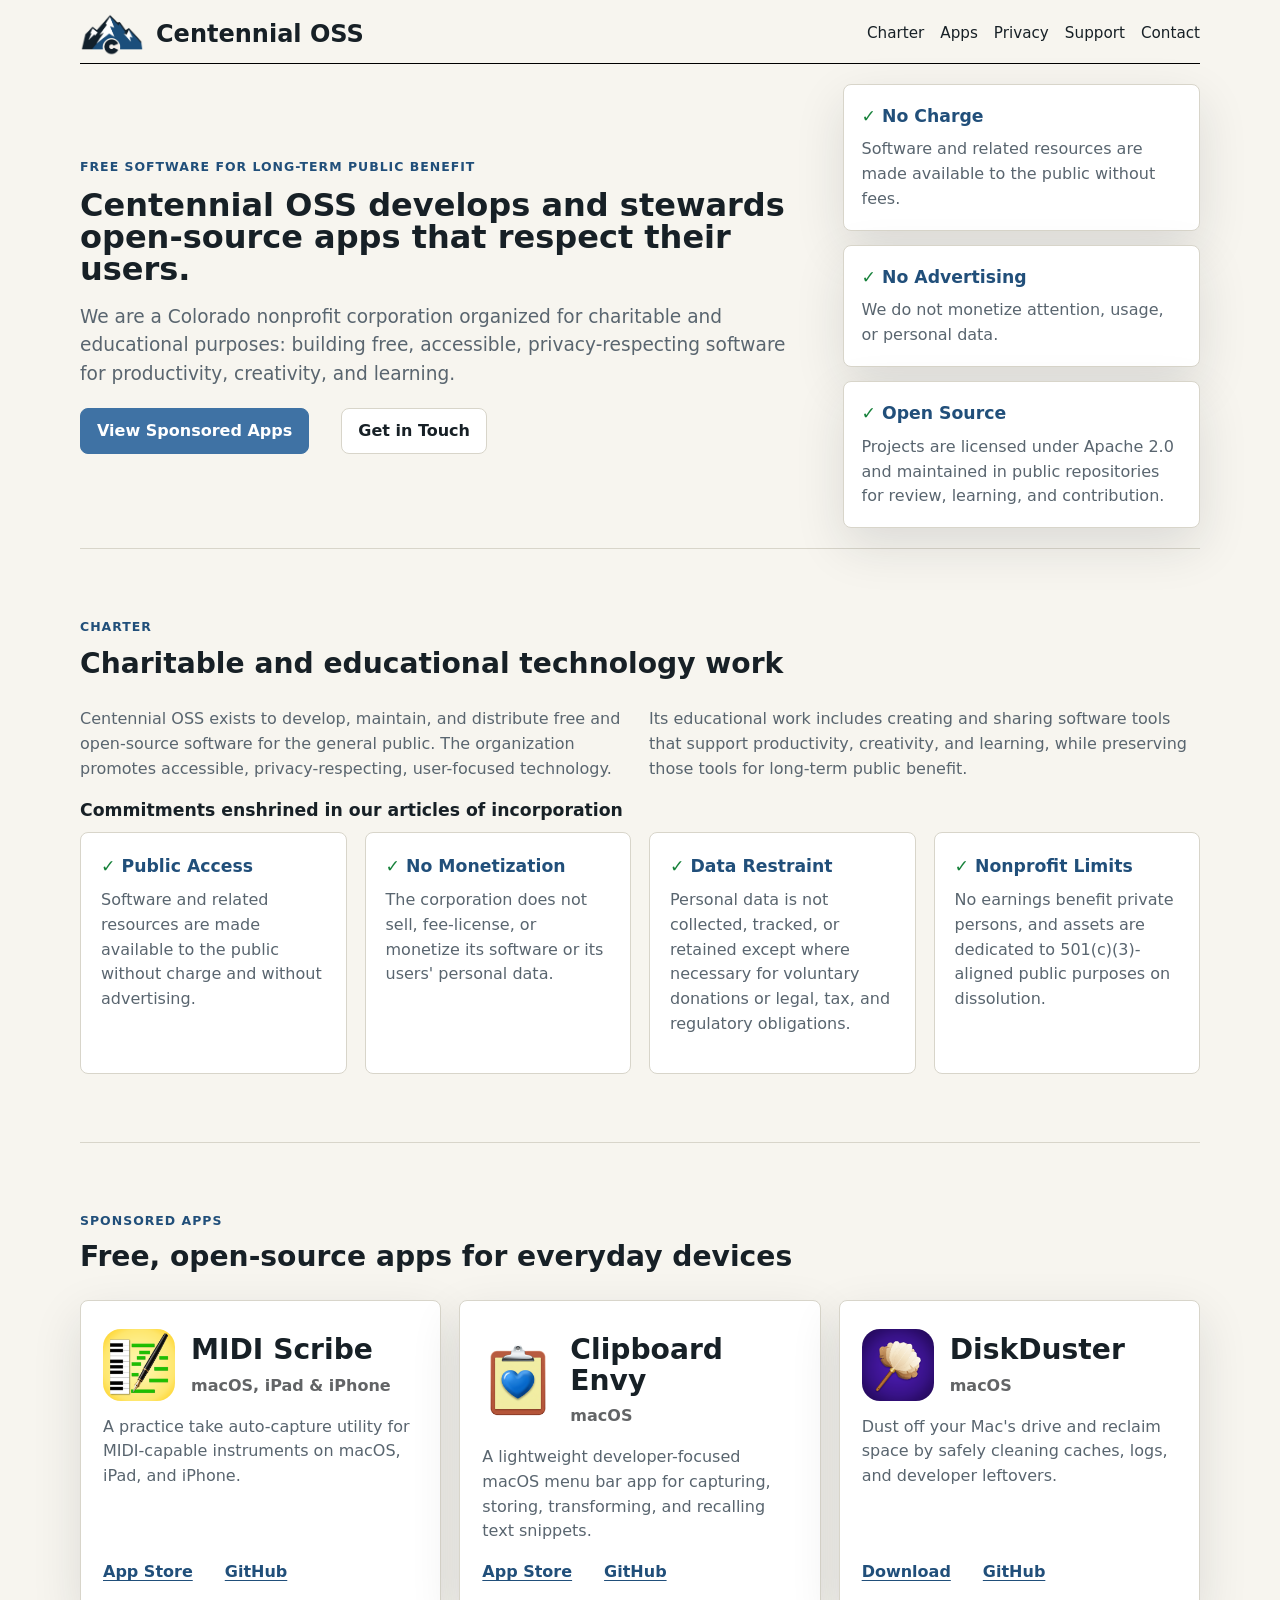
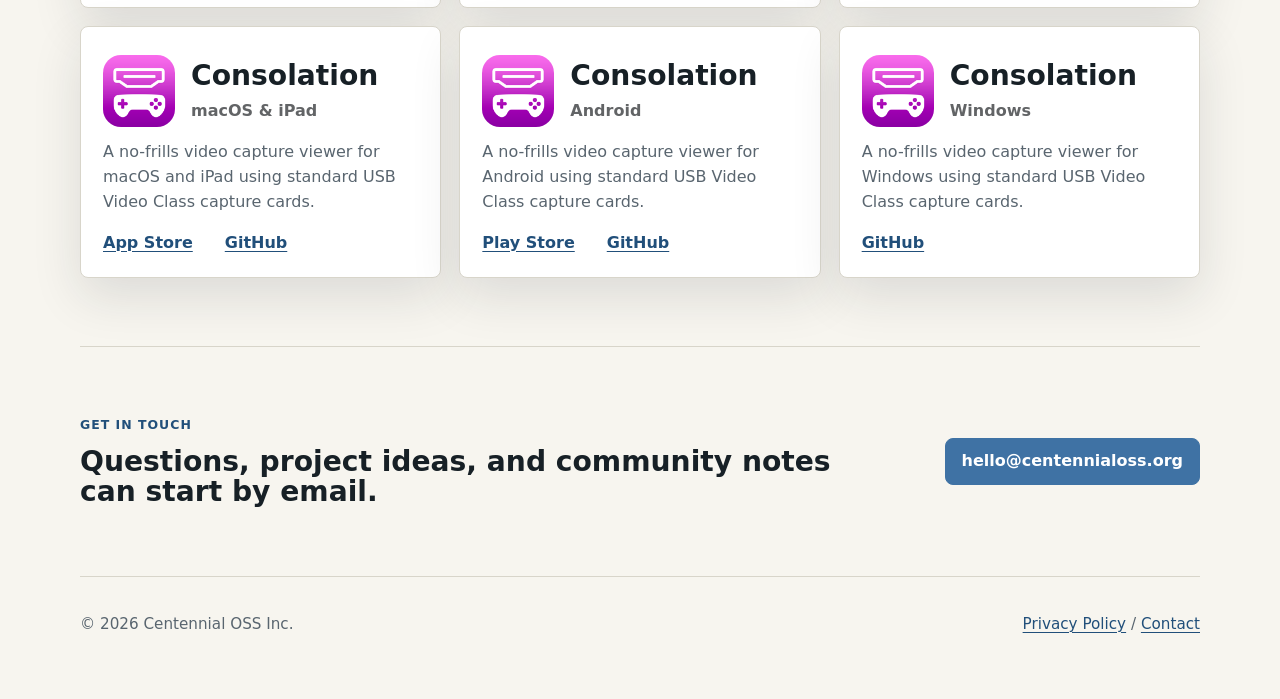
==== commit 8b8bad4c: "add DiskDuster Signed-off-by: James Ranson <james@ranson.org>" ====
--- a/index.html
+++ b/index.html
@@ -105,7 +105,7 @@
       <section id="apps" class="section">
         <div class="section-heading">
           <p class="eyebrow">Sponsored apps</p>
-          <h2>Free, open-source apps in the App Stores</h2>
+          <h2>Free, open-source apps for everyday devices</h2>
         </div>
         <div class="app-list sponsored-app-list">
           <article class="app-card">
@@ -142,7 +142,22 @@
             </div>
           </article>
 
-          <div class="app-card-placeholder" aria-hidden="true"></div>
+          <article class="app-card">
+            <div class="app-card-header">
+              <img src="images/diskduster.png" alt="" width="96" height="96" />
+              <div>
+                <h2>DiskDuster</h2>
+                <h4>macOS</h4>
+              </div>
+            </div>
+            <div class="app-card-body">
+              <p>Dust off your Mac's drive and reclaim space by safely cleaning caches, logs, and developer leftovers.</p>
+              <div class="app-links">
+                <a href="https://github.com/centennial-oss/diskduster/releases">Download</a>
+                <a href="https://github.com/centennial-oss/diskduster">GitHub</a>
+              </div>
+            </div>
+          </article>
 
           <article class="app-card">
             <div class="app-card-header">
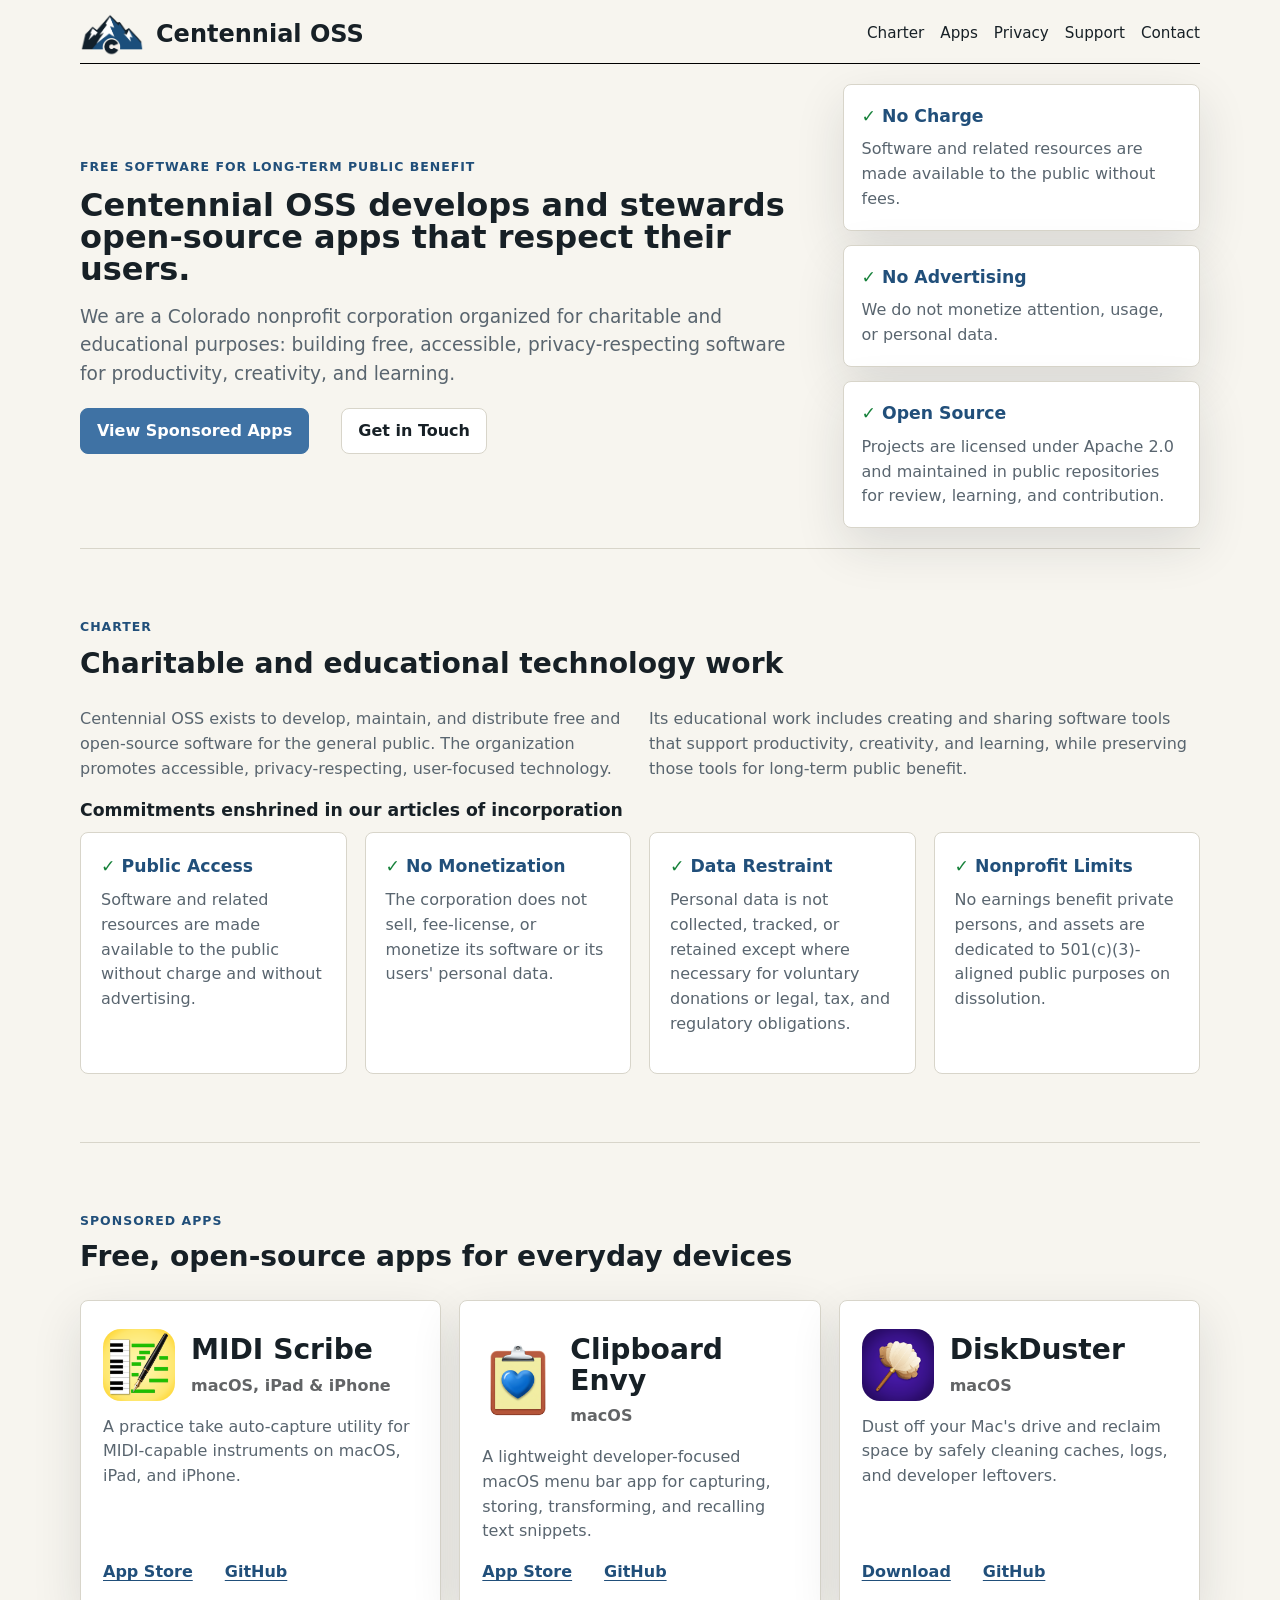
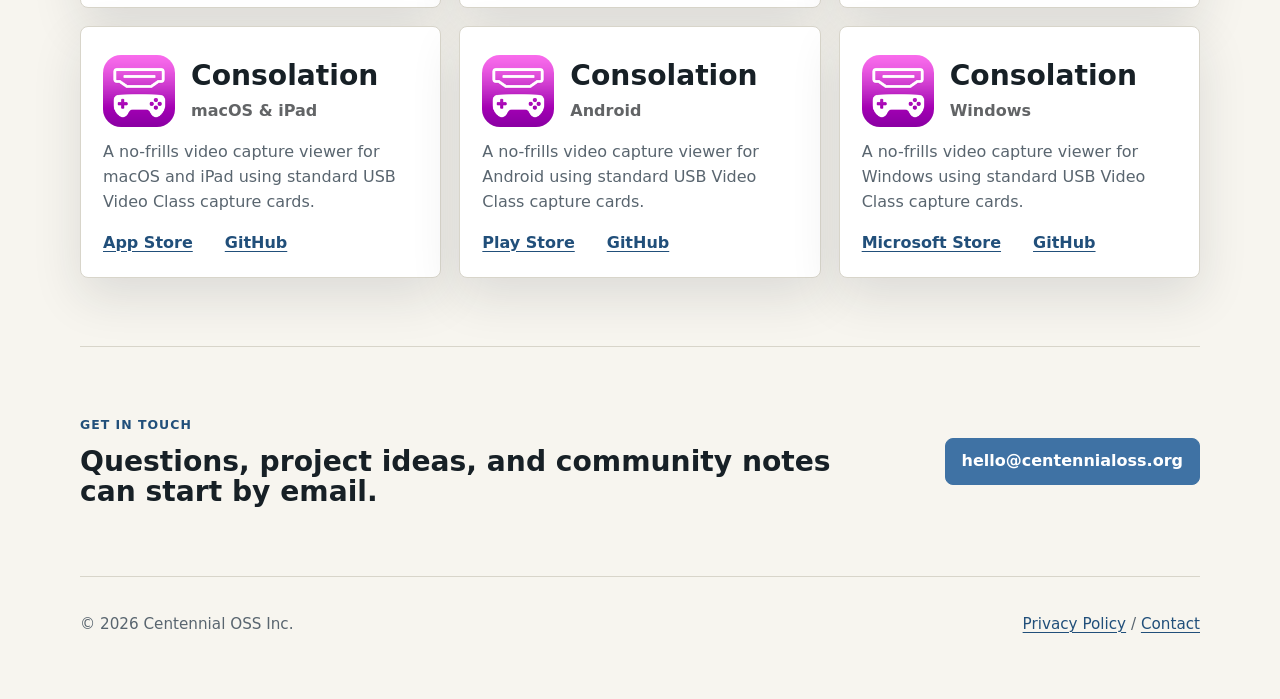
==== commit 23021b4e: "link to microsoft store Signed-off-by: James Ranson <james@ranson.org>" ====
--- a/index.html
+++ b/index.html
@@ -204,6 +204,7 @@
             <div class="app-card-body">
               <p>A no-frills video capture viewer for Windows using standard USB Video Class capture cards.</p>
               <div class="app-links">
+                <a href="https://apps.microsoft.com/detail/9N96T6XGBFTF">Microsoft Store</a>
                 <a href="https://github.com/centennial-oss/consolation-windows">GitHub</a>
               </div>
             </div>
